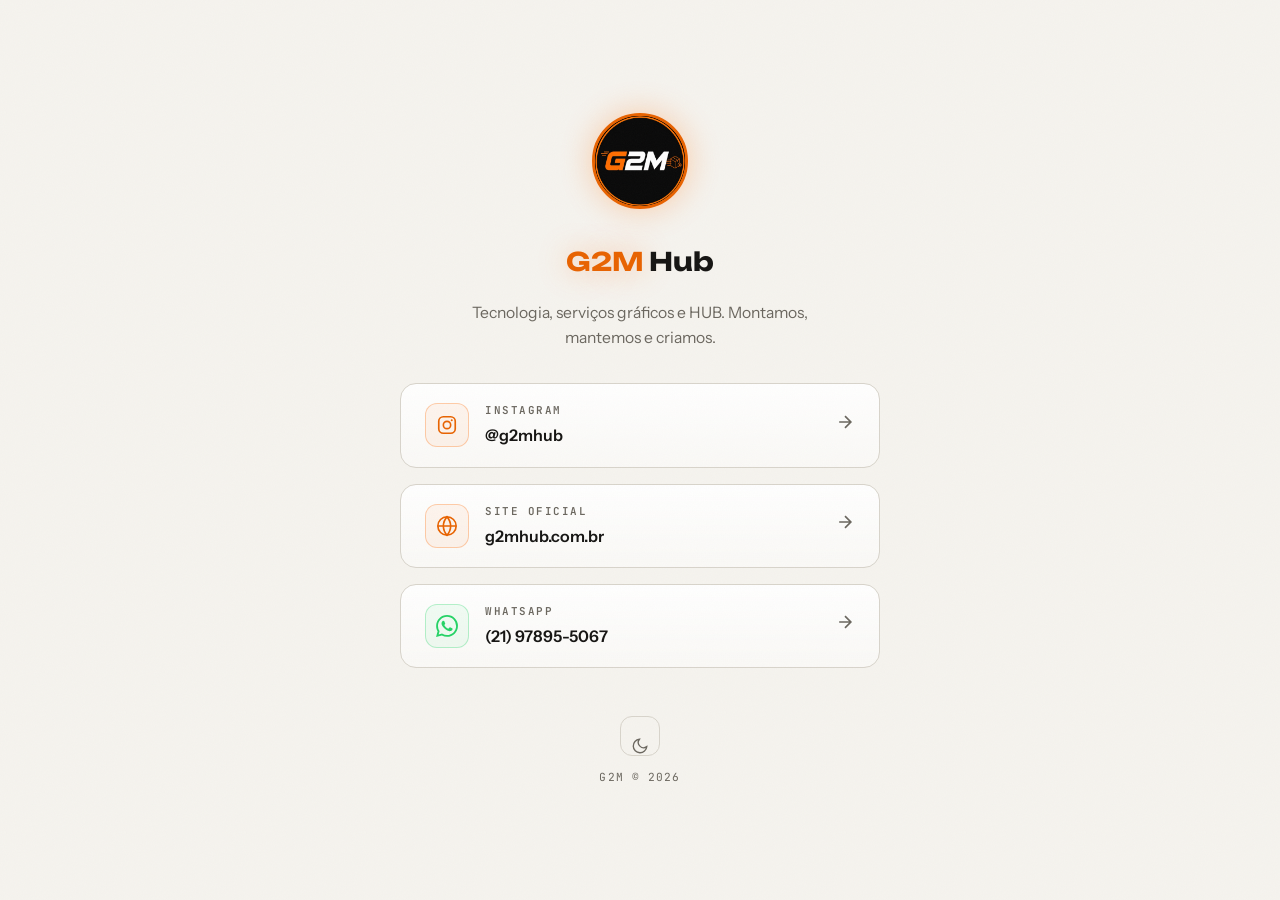
==== lktree.html @ 564d8822 "Add files via upload" ====
<!DOCTYPE html>
<html lang="pt-BR">

<head>
  <meta charset="UTF-8">
  <meta name="viewport" content="width=device-width, initial-scale=1.0">
  <meta name="theme-color" content="#0B0B0C">
  <script>
    (function () {
      var t = localStorage.getItem('theme');
      if (!t) t = window.matchMedia('(prefers-color-scheme: light)').matches ? 'light' : 'dark';
      document.documentElement.dataset.theme = t;
      var mc = document.querySelector('meta[name="theme-color"]');
      if (mc) mc.setAttribute('content', t === 'light' ? '#F5F3EE' : '#0B0B0C');
    })();
  </script>
  <title>G2M — Links</title>
  <meta name="description" content="Links oficiais da G2M: Instagram, site e WhatsApp.">
  <meta property="og:type" content="website">
  <meta property="og:locale" content="pt_BR">
  <meta property="og:site_name" content="G2M">
  <meta property="og:title" content="G2M — Links">
  <meta property="og:description" content="Links oficiais da G2M: Instagram, site e WhatsApp.">
  <meta property="og:image" content="https://g2mhub.com.br/imagens/logo-g2m.png">
  <meta property="og:image:type" content="image/png">
  <meta property="og:url" content="https://g2mhub.com.br/lktree.html">
  <link rel="icon" type="image/png" href="imagens/logo-g2m.png">
  <link rel="preconnect" href="https://fonts.googleapis.com">
  <link rel="preconnect" href="https://fonts.gstatic.com" crossorigin>
  <link
    href="https://fonts.googleapis.com/css2?family=Unbounded:wght@400;600;700;800&family=Instrument+Sans:wght@400;500;600&family=JetBrains+Mono:wght@400;500;700&display=swap"
    rel="stylesheet">
  <style>
    :root {
      --bg: #0B0B0C;
      --surface: #141417;
      --surface-2: #1B1B1F;
      --line: #26262B;
      --ink: #F3F0EA;
      --ink-dim: #A3A09A;
      --signal: #FF6A00;
      --signal-soft: #FF9A52;
      --signal-ink: #0B0B0C;
      --wa: #25D366;
      --glass-bg: rgba(20, 20, 23, .55);
      --card-top: rgba(27, 27, 31, .6);
      --card-bottom: rgba(20, 20, 23, .2);
      --radius: 16px;
      --font-display: 'Unbounded', sans-serif;
      --font-body: 'Instrument Sans', sans-serif;
      --font-mono: 'JetBrains Mono', monospace;
      --ease: cubic-bezier(.22, .61, .36, 1);
      --container: min(480px, calc(100% - 32px));
      color-scheme: dark;
    }

    html[data-theme="light"] {
      --bg: #F5F3EE;
      --surface: #FFFFFF;
      --surface-2: #EBE8E1;
      --line: #D8D4CB;
      --ink: #161513;
      --ink-dim: #6B675F;
      --signal: #E86300;
      --signal-soft: #C85500;
      --signal-ink: #FFFFFF;
      --glass-bg: rgba(255, 255, 255, .65);
      --card-top: rgba(255, 255, 255, .95);
      --card-bottom: rgba(255, 255, 255, .45);
      color-scheme: light;
    }

    @media (prefers-color-scheme: light) {
      :root:not([data-theme]) {
        --bg: #F5F3EE;
        --surface: #FFFFFF;
        --surface-2: #EBE8E1;
        --line: #D8D4CB;
        --ink: #161513;
        --ink-dim: #6B675F;
        --signal: #E86300;
        --signal-soft: #C85500;
        --signal-ink: #FFFFFF;
        --glass-bg: rgba(255, 255, 255, .65);
        --card-top: rgba(255, 255, 255, .95);
        --card-bottom: rgba(255, 255, 255, .45);
        color-scheme: light;
      }
    }

    * {
      margin: 0;
      padding: 0;
      box-sizing: border-box;
    }

    body {
      background: var(--bg);
      color: var(--ink);
      font-family: var(--font-body);
      line-height: 1.65;
      overflow-x: hidden;
      -webkit-font-smoothing: antialiased;
      min-height: 100svh;
      display: flex;
      flex-direction: column;
      align-items: center;
      justify-content: center;
      padding: 48px 0;
    }

    body::after {
      content: "";
      position: fixed;
      inset: 0;
      z-index: 1200;
      pointer-events: none;
      opacity: .045;
      background-image: url("data:image/svg+xml,%3Csvg xmlns='http://www.w3.org/2000/svg' width='120' height='120'%3E%3Cfilter id='n'%3E%3CfeTurbulence type='fractalNoise' baseFrequency='0.9' numOctaves='2'/%3E%3C/filter%3E%3Crect width='120' height='120' filter='url(%23n)' opacity='0.6'/%3E%3C/svg%3E");
    }

    ::selection {
      background: var(--signal);
      color: var(--signal-ink);
    }

    a {
      color: inherit;
      text-decoration: none;
    }

    :focus-visible {
      outline: 2px solid var(--signal);
      outline-offset: 3px;
      border-radius: 4px;
    }

    .container {
      width: var(--container);
      margin-inline: auto;
    }

    .lktree {
      display: flex;
      flex-direction: column;
      align-items: center;
      gap: 32px;
      position: relative;
      z-index: 1;
    }

    .lktree-avatar {
      width: 96px;
      height: 96px;
      border-radius: 50%;
      object-fit: contain;
      background: #000;
      box-shadow: 0 0 32px rgba(255, 106, 0, .3);
      border: 3px solid var(--signal);
      transition: transform .3s var(--ease), box-shadow .3s var(--ease);
    }

    .lktree-avatar:hover {
      transform: scale(1.08);
      box-shadow: 0 0 44px rgba(255, 106, 0, .5);
    }

    .lktree-name {
      font-family: var(--font-display);
      font-weight: 700;
      font-size: 1.6rem;
      text-align: center;
      letter-spacing: -.01em;
    }

    .lktree-name .h-accent {
      color: var(--signal);
      text-shadow: 0 0 30px rgba(255, 106, 0, .35);
    }

    .lktree-desc {
      color: var(--ink-dim);
      font-size: .98rem;
      text-align: center;
      max-width: 360px;
      margin-top: -16px;
    }

    .lktree-links {
      display: flex;
      flex-direction: column;
      gap: 16px;
      width: 100%;
    }

    .lktree-link {
      position: relative;
      display: flex;
      align-items: center;
      gap: 16px;
      padding: 18px 24px;
      border: 1px solid var(--line);
      border-radius: var(--radius);
      background: linear-gradient(180deg, var(--card-top), var(--card-bottom));
      font-weight: 600;
      font-size: 1rem;
      transition: transform .3s var(--ease), border-color .3s, box-shadow .3s;
      overflow: hidden;
    }

    .lktree-link::before {
      content: "";
      position: absolute;
      top: 0;
      left: 0;
      right: 0;
      height: 1px;
      background: linear-gradient(90deg, var(--signal), transparent 60%);
      opacity: 0;
      transition: opacity .3s;
    }

    .lktree-link:hover {
      transform: translateY(-4px);
      border-color: rgba(255, 106, 0, .45);
      box-shadow: 0 16px 48px rgba(0, 0, 0, .35);
    }

    .lktree-link:hover::before {
      opacity: 1;
    }

    .lktree-link-icon {
      width: 44px;
      height: 44px;
      border: 1px solid rgba(255, 106, 0, .3);
      border-radius: 12px;
      display: grid;
      place-items: center;
      color: var(--signal);
      flex-shrink: 0;
      background: rgba(255, 106, 0, .06);
      transition: background .3s, border-color .3s;
    }

    .lktree-link:hover .lktree-link-icon {
      background: rgba(255, 106, 0, .12);
      border-color: var(--signal);
    }

    .lktree-link-icon svg {
      width: 22px;
      height: 22px;
    }

    .lktree-link-content {
      display: flex;
      flex-direction: column;
      gap: 2px;
    }

    .lktree-link-label {
      font-family: var(--font-mono);
      font-size: .68rem;
      letter-spacing: .14em;
      text-transform: uppercase;
      color: var(--ink-dim);
    }

    .lktree-link-text {
      color: var(--ink);
      font-weight: 600;
    }

    .lktree-link-arrow {
      margin-left: auto;
      color: var(--ink-dim);
      transition: color .3s, transform .3s var(--ease);
    }

    .lktree-link:hover .lktree-link-arrow {
      color: var(--signal);
      transform: translateX(4px);
    }

    .lktree-footer {
      margin-top: 16px;
      text-align: center;
    }

    .theme-btn {
      display: inline-grid;
      place-items: center;
      width: 40px;
      height: 40px;
      border: 1px solid var(--line);
      border-radius: 12px;
      background: transparent;
      color: var(--ink-dim);
      cursor: pointer;
      transition: color .25s, border-color .25s, transform .25s var(--ease);
    }

    .theme-btn svg {
      width: 18px;
      height: 18px;
      transition: opacity .3s, transform .3s var(--ease);
    }

    .theme-btn .icon-moon {
      opacity: 0;
      transform: rotate(-90deg) scale(.7);
    }

    html[data-theme="light"] .theme-btn .icon-sun {
      opacity: 0;
      transform: rotate(90deg) scale(.7);
    }

    html[data-theme="light"] .theme-btn .icon-moon {
      opacity: 1;
      transform: none;
    }

    .theme-btn:hover {
      color: var(--signal);
      border-color: var(--signal);
      transform: translateY(-2px);
    }

    .lktree-powered {
      font-family: var(--font-mono);
      font-size: .7rem;
      letter-spacing: .1em;
      color: var(--ink-dim);
      margin-top: 12px;
    }

    .lktree-powered a {
      color: var(--signal-soft);
      transition: color .2s;
    }

    .lktree-powered a:hover {
      color: var(--signal);
    }

    .reveal {
      opacity: 0;
      transform: translateY(22px);
      transition: opacity .7s var(--ease), transform .7s var(--ease);
      transition-delay: var(--d, 0s);
    }

    .reveal.in {
      opacity: 1;
      transform: none;
    }

    @media(max-width:560px) {
      body {
        padding: 36px 0;
      }

      .lktree-avatar {
        width: 80px;
        height: 80px;
      }

      .lktree-name {
        font-size: 1.35rem;
      }

      .lktree-link {
        padding: 16px 20px;
      }

      .lktree-link-icon {
        width: 40px;
        height: 40px;
      }

      .lktree-link-icon svg {
        width: 20px;
        height: 20px;
      }
    }

    @media(prefers-reduced-motion:reduce) {
      *,
      *::before,
      *::after {
        animation-duration: .01ms !important;
        animation-iteration-count: 1 !important;
        transition-duration: .01ms !important;
        scroll-behavior: auto !important;
      }

      .reveal {
        opacity: 1;
        transform: none;
      }
    }
  </style>
</head>

<body>
  <main class="container">
    <div class="lktree">
      <img class="lktree-avatar reveal" src="imagens/logo-g2m.png" alt="G2M" loading="lazy">

      <h1 class="lktree-name reveal" style="--d:.08s">
        <span class="h-accent">G2M</span> Hub
      </h1>

      <p class="lktree-desc reveal" style="--d:.14s">
        Tecnologia, serviços gráficos e HUB. Montamos, mantemos e criamos.
      </p>

      <div class="lktree-links">
        <a class="lktree-link reveal" href="https://www.instagram.com/g2mhub/" target="_blank" rel="noopener"
          style="--d:.2s">
          <span class="lktree-link-icon" aria-hidden="true">
            <svg viewBox="0 0 24 24" fill="none" stroke="currentColor" stroke-width="1.8">
              <rect x="3" y="3" width="18" height="18" rx="5" />
              <circle cx="12" cy="12" r="4" />
              <circle cx="17.2" cy="6.8" r="1.1" fill="currentColor" stroke="none" />
            </svg>
          </span>
          <span class="lktree-link-content">
            <span class="lktree-link-label">Instagram</span>
            <span class="lktree-link-text">@g2mhub</span>
          </span>
          <span class="lktree-link-arrow" aria-hidden="true">
            <svg viewBox="0 0 24 24" fill="none" stroke="currentColor" stroke-width="2" width="20" height="20">
              <path d="M5 12h14M12 5l7 7-7 7" />
            </svg>
          </span>
        </a>

        <a class="lktree-link reveal" href="https://g2mhub.com.br/" target="_blank" rel="noopener" style="--d:.28s">
          <span class="lktree-link-icon" aria-hidden="true">
            <svg viewBox="0 0 24 24" fill="none" stroke="currentColor" stroke-width="1.8">
              <circle cx="12" cy="12" r="10" />
              <path d="M2 12h20M12 2a15.3 15.3 0 014 10 15.3 15.3 0 01-4 10 15.3 15.3 0 01-4-10 15.3 15.3 0 014-10z" />
            </svg>
          </span>
          <span class="lktree-link-content">
            <span class="lktree-link-label">Site oficial</span>
            <span class="lktree-link-text">g2mhub.com.br</span>
          </span>
          <span class="lktree-link-arrow" aria-hidden="true">
            <svg viewBox="0 0 24 24" fill="none" stroke="currentColor" stroke-width="2" width="20" height="20">
              <path d="M5 12h14M12 5l7 7-7 7" />
            </svg>
          </span>
        </a>

        <a class="lktree-link reveal" href="https://wa.me/5521978955067" target="_blank" rel="noopener" style="--d:.36s">
          <span class="lktree-link-icon" aria-hidden="true" style="color: var(--wa); border-color: rgba(37, 211, 102, .3); background: rgba(37, 211, 102, .06);">
            <svg viewBox="0 0 24 24" fill="currentColor">
              <path
                d="M17.472 14.382c-.297-.149-1.758-.867-2.03-.967-.273-.099-.471-.148-.67.15-.197.297-.767.966-.94 1.164-.173.199-.347.223-.644.075-.297-.15-1.255-.463-2.39-1.475-.883-.788-1.48-1.761-1.653-2.059-.173-.297-.018-.458.13-.606.134-.133.298-.347.446-.52.149-.174.198-.298.298-.497.099-.198.05-.371-.025-.52-.075-.149-.669-1.612-.916-2.207-.242-.579-.487-.5-.669-.51-.173-.008-.371-.01-.57-.01-.198 0-.52.074-.792.372-.272.297-1.04 1.016-1.04 2.479 0 1.462 1.065 2.875 1.213 3.074.149.198 2.096 3.2 5.077 4.487.709.306 1.262.489 1.694.625.712.227 1.36.195 1.871.118.571-.085 1.758-.719 2.006-1.413.248-.694.248-1.289.173-1.413-.074-.124-.272-.198-.57-.347m-5.421 7.403h-.004a9.87 9.87 0 01-5.031-1.378l-.361-.214-3.741.982.998-3.648-.235-.374a9.86 9.86 0 01-1.51-5.26c.001-5.45 4.436-9.884 9.888-9.884 2.64 0 5.122 1.03 6.988 2.898a9.825 9.825 0 012.893 6.994c-.003 5.45-4.437 9.884-9.885 9.884m8.413-18.297A11.815 11.815 0 0012.05 0C5.495 0 .16 5.335.157 11.892c0 2.096.547 4.142 1.588 5.945L.057 24l6.305-1.654a11.882 11.882 0 005.683 1.448h.005c6.554 0 11.89-5.335 11.893-11.893a11.821 11.821 0 00-3.48-8.413z" />
            </svg>
          </span>
          <span class="lktree-link-content">
            <span class="lktree-link-label">WhatsApp</span>
            <span class="lktree-link-text">(21) 97895-5067</span>
          </span>
          <span class="lktree-link-arrow" aria-hidden="true">
            <svg viewBox="0 0 24 24" fill="none" stroke="currentColor" stroke-width="2" width="20" height="20">
              <path d="M5 12h14M12 5l7 7-7 7" />
            </svg>
          </span>
        </a>
      </div>

      <div class="lktree-footer reveal" style="--d:.44s">
        <button class="theme-btn" id="themeBtn" type="button" aria-label="Alternar tema claro/escuro"
          aria-pressed="false">
          <svg class="icon-sun" viewBox="0 0 24 24" fill="none" stroke="currentColor" stroke-width="1.8"
            aria-hidden="true">
            <circle cx="12" cy="12" r="4" />
            <path d="M12 2v2M12 20v2M2 12h2M20 12h2M4.9 4.9l1.4 1.4M17.7 17.7l1.4 1.4M19.1 4.9l-1.4 1.4M6.3 17.7l-1.4 1.4" />
          </svg>
          <svg class="icon-moon" viewBox="0 0 24 24" fill="none" stroke="currentColor" stroke-width="1.8"
            aria-hidden="true">
            <path d="M21 12.8A9 9 0 1 1 11.2 3a7 7 0 0 0 9.8 9.8z" />
          </svg>
        </button>
        <p class="lktree-powered">G2M &copy; <span id="year"></span></p>
      </div>
    </div>
  </main>

  <script>
    const rootEl = document.documentElement;
    const themeBtn = document.getElementById('themeBtn');
    const themeColor = document.querySelector('meta[name="theme-color"]');
    const syncTheme = theme => {
      rootEl.dataset.theme = theme;
      themeBtn.setAttribute('aria-pressed', String(theme === 'light'));
      if (themeColor) themeColor.setAttribute('content', theme === 'light' ? '#F5F3EE' : '#0B0B0C');
    };
    themeBtn.addEventListener('click', () => {
      const next = rootEl.dataset.theme === 'light' ? 'dark' : 'light';
      syncTheme(next);
      localStorage.setItem('theme', next);
    });
    syncTheme(rootEl.dataset.theme);
    if (!localStorage.getItem('theme')) {
      const themeMq = window.matchMedia('(prefers-color-scheme: light)');
      const onThemeChange = e => syncTheme(e.matches ? 'light' : 'dark');
      if (themeMq.addEventListener) themeMq.addEventListener('change', onThemeChange);
      else if (themeMq.addListener) themeMq.addListener(onThemeChange);
    }

    if ('IntersectionObserver' in window) {
      const io = new IntersectionObserver(entries => entries.forEach(e => {
        if (e.isIntersecting) { e.target.classList.add('in'); io.unobserve(e.target); }
      }), { threshold: .12, rootMargin: '0px 0px -40px' });
      document.querySelectorAll('.reveal').forEach(el => io.observe(el));
    } else {
      document.querySelectorAll('.reveal').forEach(el => el.classList.add('in'));
    }

    document.getElementById('year').textContent = new Date().getFullYear();
  </script>
</body>

</html>
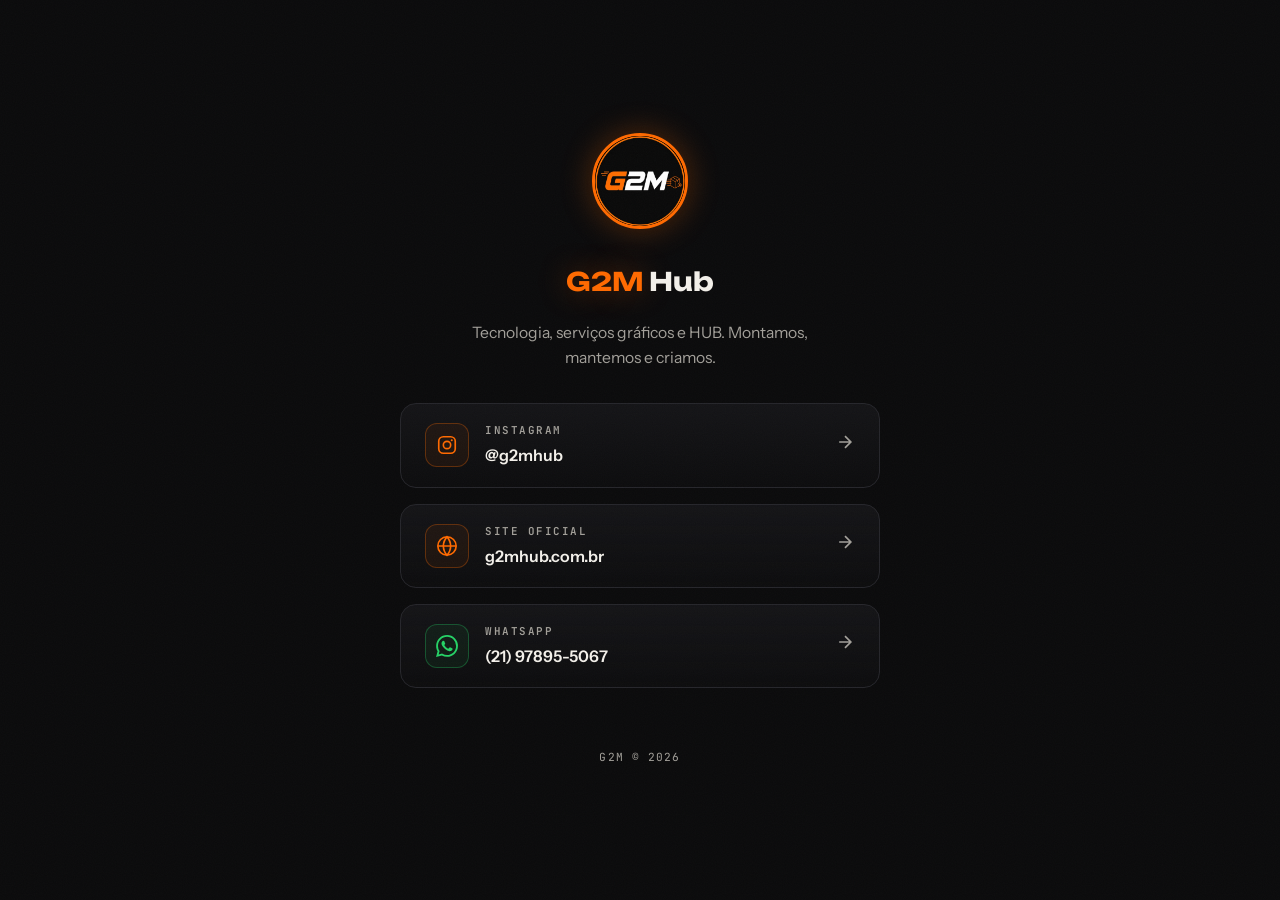
==== commit 95d5fcba: "Add files via upload" ====
--- a/lktree.html
+++ b/lktree.html
@@ -5,15 +5,6 @@
   <meta charset="UTF-8">
   <meta name="viewport" content="width=device-width, initial-scale=1.0">
   <meta name="theme-color" content="#0B0B0C">
-  <script>
-    (function () {
-      var t = localStorage.getItem('theme');
-      if (!t) t = window.matchMedia('(prefers-color-scheme: light)').matches ? 'light' : 'dark';
-      document.documentElement.dataset.theme = t;
-      var mc = document.querySelector('meta[name="theme-color"]');
-      if (mc) mc.setAttribute('content', t === 'light' ? '#F5F3EE' : '#0B0B0C');
-    })();
-  </script>
   <title>G2M — Links</title>
   <meta name="description" content="Links oficiais da G2M: Instagram, site e WhatsApp.">
   <meta property="og:type" content="website">
@@ -54,40 +45,6 @@
       color-scheme: dark;
     }
 
-    html[data-theme="light"] {
-      --bg: #F5F3EE;
-      --surface: #FFFFFF;
-      --surface-2: #EBE8E1;
-      --line: #D8D4CB;
-      --ink: #161513;
-      --ink-dim: #6B675F;
-      --signal: #E86300;
-      --signal-soft: #C85500;
-      --signal-ink: #FFFFFF;
-      --glass-bg: rgba(255, 255, 255, .65);
-      --card-top: rgba(255, 255, 255, .95);
-      --card-bottom: rgba(255, 255, 255, .45);
-      color-scheme: light;
-    }
-
-    @media (prefers-color-scheme: light) {
-      :root:not([data-theme]) {
-        --bg: #F5F3EE;
-        --surface: #FFFFFF;
-        --surface-2: #EBE8E1;
-        --line: #D8D4CB;
-        --ink: #161513;
-        --ink-dim: #6B675F;
-        --signal: #E86300;
-        --signal-soft: #C85500;
-        --signal-ink: #FFFFFF;
-        --glass-bg: rgba(255, 255, 255, .65);
-        --card-top: rgba(255, 255, 255, .95);
-        --card-bottom: rgba(255, 255, 255, .45);
-        color-scheme: light;
-      }
-    }
-
     * {
       margin: 0;
       padding: 0;
@@ -288,46 +245,6 @@
       text-align: center;
     }
 
-    .theme-btn {
-      display: inline-grid;
-      place-items: center;
-      width: 40px;
-      height: 40px;
-      border: 1px solid var(--line);
-      border-radius: 12px;
-      background: transparent;
-      color: var(--ink-dim);
-      cursor: pointer;
-      transition: color .25s, border-color .25s, transform .25s var(--ease);
-    }
-
-    .theme-btn svg {
-      width: 18px;
-      height: 18px;
-      transition: opacity .3s, transform .3s var(--ease);
-    }
-
-    .theme-btn .icon-moon {
-      opacity: 0;
-      transform: rotate(-90deg) scale(.7);
-    }
-
-    html[data-theme="light"] .theme-btn .icon-sun {
-      opacity: 0;
-      transform: rotate(90deg) scale(.7);
-    }
-
-    html[data-theme="light"] .theme-btn .icon-moon {
-      opacity: 1;
-      transform: none;
-    }
-
-    .theme-btn:hover {
-      color: var(--signal);
-      border-color: var(--signal);
-      transform: translateY(-2px);
-    }
-
     .lktree-powered {
       font-family: var(--font-mono);
       font-size: .7rem;
@@ -476,45 +393,12 @@
       </div>
 
       <div class="lktree-footer reveal" style="--d:.44s">
-        <button class="theme-btn" id="themeBtn" type="button" aria-label="Alternar tema claro/escuro"
-          aria-pressed="false">
-          <svg class="icon-sun" viewBox="0 0 24 24" fill="none" stroke="currentColor" stroke-width="1.8"
-            aria-hidden="true">
-            <circle cx="12" cy="12" r="4" />
-            <path d="M12 2v2M12 20v2M2 12h2M20 12h2M4.9 4.9l1.4 1.4M17.7 17.7l1.4 1.4M19.1 4.9l-1.4 1.4M6.3 17.7l-1.4 1.4" />
-          </svg>
-          <svg class="icon-moon" viewBox="0 0 24 24" fill="none" stroke="currentColor" stroke-width="1.8"
-            aria-hidden="true">
-            <path d="M21 12.8A9 9 0 1 1 11.2 3a7 7 0 0 0 9.8 9.8z" />
-          </svg>
-        </button>
         <p class="lktree-powered">G2M &copy; <span id="year"></span></p>
       </div>
     </div>
   </main>
 
   <script>
-    const rootEl = document.documentElement;
-    const themeBtn = document.getElementById('themeBtn');
-    const themeColor = document.querySelector('meta[name="theme-color"]');
-    const syncTheme = theme => {
-      rootEl.dataset.theme = theme;
-      themeBtn.setAttribute('aria-pressed', String(theme === 'light'));
-      if (themeColor) themeColor.setAttribute('content', theme === 'light' ? '#F5F3EE' : '#0B0B0C');
-    };
-    themeBtn.addEventListener('click', () => {
-      const next = rootEl.dataset.theme === 'light' ? 'dark' : 'light';
-      syncTheme(next);
-      localStorage.setItem('theme', next);
-    });
-    syncTheme(rootEl.dataset.theme);
-    if (!localStorage.getItem('theme')) {
-      const themeMq = window.matchMedia('(prefers-color-scheme: light)');
-      const onThemeChange = e => syncTheme(e.matches ? 'light' : 'dark');
-      if (themeMq.addEventListener) themeMq.addEventListener('change', onThemeChange);
-      else if (themeMq.addListener) themeMq.addListener(onThemeChange);
-    }
-
     if ('IntersectionObserver' in window) {
       const io = new IntersectionObserver(entries => entries.forEach(e => {
         if (e.isIntersecting) { e.target.classList.add('in'); io.unobserve(e.target); }
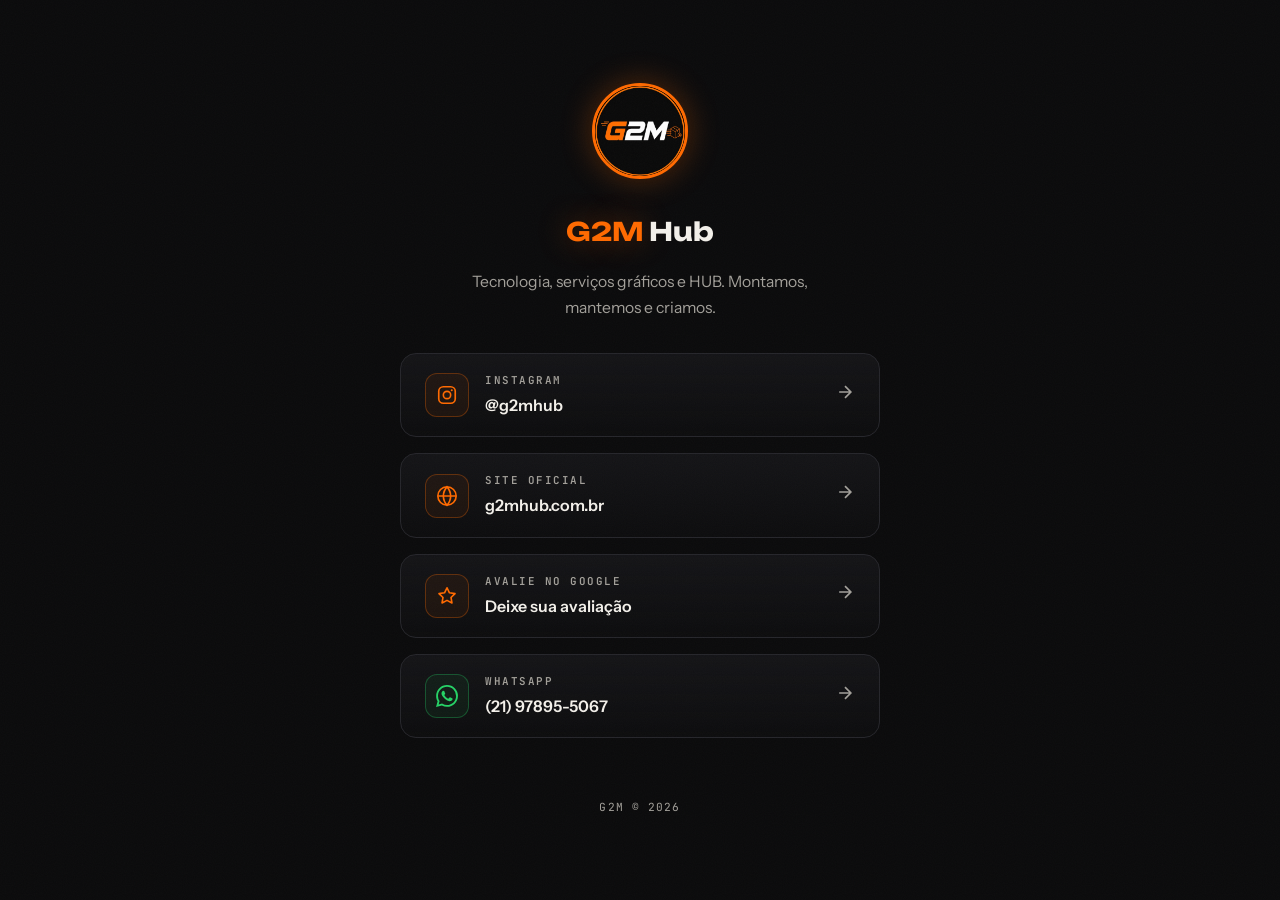
==== commit 48e21bf9: "Add files via upload" ====
--- a/lktree.html
+++ b/lktree.html
@@ -6,12 +6,12 @@
   <meta name="viewport" content="width=device-width, initial-scale=1.0">
   <meta name="theme-color" content="#0B0B0C">
   <title>G2M — Links</title>
-  <meta name="description" content="Links oficiais da G2M: Instagram, site e WhatsApp.">
+  <meta name="description" content="Links oficiais da G2M: Instagram, site, avaliação no Google e WhatsApp.">
   <meta property="og:type" content="website">
   <meta property="og:locale" content="pt_BR">
   <meta property="og:site_name" content="G2M">
   <meta property="og:title" content="G2M — Links">
-  <meta property="og:description" content="Links oficiais da G2M: Instagram, site e WhatsApp.">
+  <meta property="og:description" content="Links oficiais da G2M: Instagram, site, avaliação no Google e WhatsApp.">
   <meta property="og:image" content="https://g2mhub.com.br/imagens/logo-g2m.png">
   <meta property="og:image:type" content="image/png">
   <meta property="og:url" content="https://g2mhub.com.br/lktree.html">
@@ -21,304 +21,7 @@
   <link
     href="https://fonts.googleapis.com/css2?family=Unbounded:wght@400;600;700;800&family=Instrument+Sans:wght@400;500;600&family=JetBrains+Mono:wght@400;500;700&display=swap"
     rel="stylesheet">
-  <style>
-    :root {
-      --bg: #0B0B0C;
-      --surface: #141417;
-      --surface-2: #1B1B1F;
-      --line: #26262B;
-      --ink: #F3F0EA;
-      --ink-dim: #A3A09A;
-      --signal: #FF6A00;
-      --signal-soft: #FF9A52;
-      --signal-ink: #0B0B0C;
-      --wa: #25D366;
-      --glass-bg: rgba(20, 20, 23, .55);
-      --card-top: rgba(27, 27, 31, .6);
-      --card-bottom: rgba(20, 20, 23, .2);
-      --radius: 16px;
-      --font-display: 'Unbounded', sans-serif;
-      --font-body: 'Instrument Sans', sans-serif;
-      --font-mono: 'JetBrains Mono', monospace;
-      --ease: cubic-bezier(.22, .61, .36, 1);
-      --container: min(480px, calc(100% - 32px));
-      color-scheme: dark;
-    }
-
-    * {
-      margin: 0;
-      padding: 0;
-      box-sizing: border-box;
-    }
-
-    body {
-      background: var(--bg);
-      color: var(--ink);
-      font-family: var(--font-body);
-      line-height: 1.65;
-      overflow-x: hidden;
-      -webkit-font-smoothing: antialiased;
-      min-height: 100svh;
-      display: flex;
-      flex-direction: column;
-      align-items: center;
-      justify-content: center;
-      padding: 48px 0;
-    }
-
-    body::after {
-      content: "";
-      position: fixed;
-      inset: 0;
-      z-index: 1200;
-      pointer-events: none;
-      opacity: .045;
-      background-image: url("data:image/svg+xml,%3Csvg xmlns='http://www.w3.org/2000/svg' width='120' height='120'%3E%3Cfilter id='n'%3E%3CfeTurbulence type='fractalNoise' baseFrequency='0.9' numOctaves='2'/%3E%3C/filter%3E%3Crect width='120' height='120' filter='url(%23n)' opacity='0.6'/%3E%3C/svg%3E");
-    }
-
-    ::selection {
-      background: var(--signal);
-      color: var(--signal-ink);
-    }
-
-    a {
-      color: inherit;
-      text-decoration: none;
-    }
-
-    :focus-visible {
-      outline: 2px solid var(--signal);
-      outline-offset: 3px;
-      border-radius: 4px;
-    }
-
-    .container {
-      width: var(--container);
-      margin-inline: auto;
-    }
-
-    .lktree {
-      display: flex;
-      flex-direction: column;
-      align-items: center;
-      gap: 32px;
-      position: relative;
-      z-index: 1;
-    }
-
-    .lktree-avatar {
-      width: 96px;
-      height: 96px;
-      border-radius: 50%;
-      object-fit: contain;
-      background: #000;
-      box-shadow: 0 0 32px rgba(255, 106, 0, .3);
-      border: 3px solid var(--signal);
-      transition: transform .3s var(--ease), box-shadow .3s var(--ease);
-    }
-
-    .lktree-avatar:hover {
-      transform: scale(1.08);
-      box-shadow: 0 0 44px rgba(255, 106, 0, .5);
-    }
-
-    .lktree-name {
-      font-family: var(--font-display);
-      font-weight: 700;
-      font-size: 1.6rem;
-      text-align: center;
-      letter-spacing: -.01em;
-    }
-
-    .lktree-name .h-accent {
-      color: var(--signal);
-      text-shadow: 0 0 30px rgba(255, 106, 0, .35);
-    }
-
-    .lktree-desc {
-      color: var(--ink-dim);
-      font-size: .98rem;
-      text-align: center;
-      max-width: 360px;
-      margin-top: -16px;
-    }
-
-    .lktree-links {
-      display: flex;
-      flex-direction: column;
-      gap: 16px;
-      width: 100%;
-    }
-
-    .lktree-link {
-      position: relative;
-      display: flex;
-      align-items: center;
-      gap: 16px;
-      padding: 18px 24px;
-      border: 1px solid var(--line);
-      border-radius: var(--radius);
-      background: linear-gradient(180deg, var(--card-top), var(--card-bottom));
-      font-weight: 600;
-      font-size: 1rem;
-      transition: transform .3s var(--ease), border-color .3s, box-shadow .3s;
-      overflow: hidden;
-    }
-
-    .lktree-link::before {
-      content: "";
-      position: absolute;
-      top: 0;
-      left: 0;
-      right: 0;
-      height: 1px;
-      background: linear-gradient(90deg, var(--signal), transparent 60%);
-      opacity: 0;
-      transition: opacity .3s;
-    }
-
-    .lktree-link:hover {
-      transform: translateY(-4px);
-      border-color: rgba(255, 106, 0, .45);
-      box-shadow: 0 16px 48px rgba(0, 0, 0, .35);
-    }
-
-    .lktree-link:hover::before {
-      opacity: 1;
-    }
-
-    .lktree-link-icon {
-      width: 44px;
-      height: 44px;
-      border: 1px solid rgba(255, 106, 0, .3);
-      border-radius: 12px;
-      display: grid;
-      place-items: center;
-      color: var(--signal);
-      flex-shrink: 0;
-      background: rgba(255, 106, 0, .06);
-      transition: background .3s, border-color .3s;
-    }
-
-    .lktree-link:hover .lktree-link-icon {
-      background: rgba(255, 106, 0, .12);
-      border-color: var(--signal);
-    }
-
-    .lktree-link-icon svg {
-      width: 22px;
-      height: 22px;
-    }
-
-    .lktree-link-content {
-      display: flex;
-      flex-direction: column;
-      gap: 2px;
-    }
-
-    .lktree-link-label {
-      font-family: var(--font-mono);
-      font-size: .68rem;
-      letter-spacing: .14em;
-      text-transform: uppercase;
-      color: var(--ink-dim);
-    }
-
-    .lktree-link-text {
-      color: var(--ink);
-      font-weight: 600;
-    }
-
-    .lktree-link-arrow {
-      margin-left: auto;
-      color: var(--ink-dim);
-      transition: color .3s, transform .3s var(--ease);
-    }
-
-    .lktree-link:hover .lktree-link-arrow {
-      color: var(--signal);
-      transform: translateX(4px);
-    }
-
-    .lktree-footer {
-      margin-top: 16px;
-      text-align: center;
-    }
-
-    .lktree-powered {
-      font-family: var(--font-mono);
-      font-size: .7rem;
-      letter-spacing: .1em;
-      color: var(--ink-dim);
-      margin-top: 12px;
-    }
-
-    .lktree-powered a {
-      color: var(--signal-soft);
-      transition: color .2s;
-    }
-
-    .lktree-powered a:hover {
-      color: var(--signal);
-    }
-
-    .reveal {
-      opacity: 0;
-      transform: translateY(22px);
-      transition: opacity .7s var(--ease), transform .7s var(--ease);
-      transition-delay: var(--d, 0s);
-    }
-
-    .reveal.in {
-      opacity: 1;
-      transform: none;
-    }
-
-    @media(max-width:560px) {
-      body {
-        padding: 36px 0;
-      }
-
-      .lktree-avatar {
-        width: 80px;
-        height: 80px;
-      }
-
-      .lktree-name {
-        font-size: 1.35rem;
-      }
-
-      .lktree-link {
-        padding: 16px 20px;
-      }
-
-      .lktree-link-icon {
-        width: 40px;
-        height: 40px;
-      }
-
-      .lktree-link-icon svg {
-        width: 20px;
-        height: 20px;
-      }
-    }
-
-    @media(prefers-reduced-motion:reduce) {
-      *,
-      *::before,
-      *::after {
-        animation-duration: .01ms !important;
-        animation-iteration-count: 1 !important;
-        transition-duration: .01ms !important;
-        scroll-behavior: auto !important;
-      }
-
-      .reveal {
-        opacity: 1;
-        transform: none;
-      }
-    }
-  </style>
+  <link rel="stylesheet" href="stylec.css">
 </head>
 
 <body>
@@ -326,17 +29,16 @@
     <div class="lktree">
       <img class="lktree-avatar reveal" src="imagens/logo-g2m.png" alt="G2M" loading="lazy">
 
-      <h1 class="lktree-name reveal" style="--d:.08s">
+      <h1 class="lktree-name reveal reveal-delay-08">
         <span class="h-accent">G2M</span> Hub
       </h1>
 
-      <p class="lktree-desc reveal" style="--d:.14s">
+      <p class="lktree-desc reveal reveal-delay-14">
         Tecnologia, serviços gráficos e HUB. Montamos, mantemos e criamos.
       </p>
 
       <div class="lktree-links">
-        <a class="lktree-link reveal" href="https://www.instagram.com/g2mhub/" target="_blank" rel="noopener"
-          style="--d:.2s">
+        <a class="lktree-link reveal reveal-delay-20" href="https://www.instagram.com/g2mhub/" target="_blank" rel="noopener">
           <span class="lktree-link-icon" aria-hidden="true">
             <svg viewBox="0 0 24 24" fill="none" stroke="currentColor" stroke-width="1.8">
               <rect x="3" y="3" width="18" height="18" rx="5" />
@@ -355,7 +57,7 @@
           </span>
         </a>
 
-        <a class="lktree-link reveal" href="https://g2mhub.com.br/" target="_blank" rel="noopener" style="--d:.28s">
+        <a class="lktree-link reveal reveal-delay-28" href="https://g2mhub.com.br/" target="_blank" rel="noopener">
           <span class="lktree-link-icon" aria-hidden="true">
             <svg viewBox="0 0 24 24" fill="none" stroke="currentColor" stroke-width="1.8">
               <circle cx="12" cy="12" r="10" />
@@ -373,8 +75,25 @@
           </span>
         </a>
 
-        <a class="lktree-link reveal" href="https://wa.me/5521978955067" target="_blank" rel="noopener" style="--d:.36s">
-          <span class="lktree-link-icon" aria-hidden="true" style="color: var(--wa); border-color: rgba(37, 211, 102, .3); background: rgba(37, 211, 102, .06);">
+        <a class="lktree-link reveal reveal-delay-36" href="https://g.page/r/CXOZIp-TIPeOEBM/review" target="_blank" rel="noopener">
+          <span class="lktree-link-icon" aria-hidden="true">
+            <svg viewBox="0 0 24 24" fill="none" stroke="currentColor" stroke-width="1.8" stroke-linecap="round" stroke-linejoin="round">
+              <path d="m12 3 2.7 5.47 6.03.88-4.36 4.25 1.03 6.01L12 16.77l-5.4 2.84 1.03-6.01-4.36-4.25 6.03-.88L12 3z" />
+            </svg>
+          </span>
+          <span class="lktree-link-content">
+            <span class="lktree-link-label">Avalie no Google</span>
+            <span class="lktree-link-text">Deixe sua avaliação</span>
+          </span>
+          <span class="lktree-link-arrow" aria-hidden="true">
+            <svg viewBox="0 0 24 24" fill="none" stroke="currentColor" stroke-width="2" width="20" height="20">
+              <path d="M5 12h14M12 5l7 7-7 7" />
+            </svg>
+          </span>
+        </a>
+
+        <a class="lktree-link reveal reveal-delay-44" href="https://wa.me/5521978955067" target="_blank" rel="noopener">
+          <span class="lktree-link-icon lktree-link-icon-whatsapp" aria-hidden="true">
             <svg viewBox="0 0 24 24" fill="currentColor">
               <path
                 d="M17.472 14.382c-.297-.149-1.758-.867-2.03-.967-.273-.099-.471-.148-.67.15-.197.297-.767.966-.94 1.164-.173.199-.347.223-.644.075-.297-.15-1.255-.463-2.39-1.475-.883-.788-1.48-1.761-1.653-2.059-.173-.297-.018-.458.13-.606.134-.133.298-.347.446-.52.149-.174.198-.298.298-.497.099-.198.05-.371-.025-.52-.075-.149-.669-1.612-.916-2.207-.242-.579-.487-.5-.669-.51-.173-.008-.371-.01-.57-.01-.198 0-.52.074-.792.372-.272.297-1.04 1.016-1.04 2.479 0 1.462 1.065 2.875 1.213 3.074.149.198 2.096 3.2 5.077 4.487.709.306 1.262.489 1.694.625.712.227 1.36.195 1.871.118.571-.085 1.758-.719 2.006-1.413.248-.694.248-1.289.173-1.413-.074-.124-.272-.198-.57-.347m-5.421 7.403h-.004a9.87 9.87 0 01-5.031-1.378l-.361-.214-3.741.982.998-3.648-.235-.374a9.86 9.86 0 01-1.51-5.26c.001-5.45 4.436-9.884 9.888-9.884 2.64 0 5.122 1.03 6.988 2.898a9.825 9.825 0 012.893 6.994c-.003 5.45-4.437 9.884-9.885 9.884m8.413-18.297A11.815 11.815 0 0012.05 0C5.495 0 .16 5.335.157 11.892c0 2.096.547 4.142 1.588 5.945L.057 24l6.305-1.654a11.882 11.882 0 005.683 1.448h.005c6.554 0 11.89-5.335 11.893-11.893a11.821 11.821 0 00-3.48-8.413z" />
@@ -392,7 +111,9 @@
         </a>
       </div>
 
-      <div class="lktree-footer reveal" style="--d:.44s">
+
+      
+      <div class="lktree-footer reveal reveal-delay-52">
         <p class="lktree-powered">G2M &copy; <span id="year"></span></p>
       </div>
     </div>
--- a/stylec.css
+++ b/stylec.css
@@ -0,0 +1,330 @@
+:root {
+      --bg: #0B0B0C;
+      --surface: #141417;
+      --surface-2: #1B1B1F;
+      --line: #26262B;
+      --ink: #F3F0EA;
+      --ink-dim: #A3A09A;
+      --signal: #FF6A00;
+      --signal-soft: #FF9A52;
+      --signal-ink: #0B0B0C;
+      --wa: #25D366;
+      --glass-bg: rgba(20, 20, 23, .55);
+      --card-top: rgba(27, 27, 31, .6);
+      --card-bottom: rgba(20, 20, 23, .2);
+      --radius: 16px;
+      --font-display: 'Unbounded', sans-serif;
+      --font-body: 'Instrument Sans', sans-serif;
+      --font-mono: 'JetBrains Mono', monospace;
+      --ease: cubic-bezier(.22, .61, .36, 1);
+      --container: min(480px, calc(100% - 32px));
+      color-scheme: dark;
+    }
+
+    * {
+      margin: 0;
+      padding: 0;
+      box-sizing: border-box;
+    }
+
+    body {
+      background: var(--bg);
+      color: var(--ink);
+      font-family: var(--font-body);
+      line-height: 1.65;
+      overflow-x: hidden;
+      -webkit-font-smoothing: antialiased;
+      min-height: 100svh;
+      display: flex;
+      flex-direction: column;
+      align-items: center;
+      justify-content: center;
+      padding: 48px 0;
+    }
+
+    body::after {
+      content: "";
+      position: fixed;
+      inset: 0;
+      z-index: 1200;
+      pointer-events: none;
+      opacity: .045;
+      background-image: url("data:image/svg+xml,%3Csvg xmlns='http://www.w3.org/2000/svg' width='120' height='120'%3E%3Cfilter id='n'%3E%3CfeTurbulence type='fractalNoise' baseFrequency='0.9' numOctaves='2'/%3E%3C/filter%3E%3Crect width='120' height='120' filter='url(%23n)' opacity='0.6'/%3E%3C/svg%3E");
+    }
+
+    ::selection {
+      background: var(--signal);
+      color: var(--signal-ink);
+    }
+
+    a {
+      color: inherit;
+      text-decoration: none;
+    }
+
+    :focus-visible {
+      outline: 2px solid var(--signal);
+      outline-offset: 3px;
+      border-radius: 4px;
+    }
+
+    .container {
+      width: var(--container);
+      margin-inline: auto;
+    }
+
+    .lktree {
+      display: flex;
+      flex-direction: column;
+      align-items: center;
+      gap: 32px;
+      position: relative;
+      z-index: 1;
+    }
+
+    .lktree-avatar {
+      width: 96px;
+      height: 96px;
+      border-radius: 50%;
+      object-fit: contain;
+      background: #000;
+      box-shadow: 0 0 32px rgba(255, 106, 0, .3);
+      border: 3px solid var(--signal);
+      transition: transform .3s var(--ease), box-shadow .3s var(--ease);
+    }
+
+    .lktree-avatar:hover {
+      transform: scale(1.08);
+      box-shadow: 0 0 44px rgba(255, 106, 0, .5);
+    }
+
+    .lktree-name {
+      font-family: var(--font-display);
+      font-weight: 700;
+      font-size: 1.6rem;
+      text-align: center;
+      letter-spacing: -.01em;
+    }
+
+    .lktree-name .h-accent {
+      color: var(--signal);
+      text-shadow: 0 0 30px rgba(255, 106, 0, .35);
+    }
+
+    .lktree-desc {
+      color: var(--ink-dim);
+      font-size: .98rem;
+      text-align: center;
+      max-width: 360px;
+      margin-top: -16px;
+    }
+
+    .lktree-links {
+      display: flex;
+      flex-direction: column;
+      gap: 16px;
+      width: 100%;
+    }
+
+    .lktree-link {
+      position: relative;
+      display: flex;
+      align-items: center;
+      gap: 16px;
+      padding: 18px 24px;
+      border: 1px solid var(--line);
+      border-radius: var(--radius);
+      background: linear-gradient(180deg, var(--card-top), var(--card-bottom));
+      font-weight: 600;
+      font-size: 1rem;
+      transition: transform .3s var(--ease), border-color .3s, box-shadow .3s;
+      overflow: hidden;
+    }
+
+    .lktree-link::before {
+      content: "";
+      position: absolute;
+      top: 0;
+      left: 0;
+      right: 0;
+      height: 1px;
+      background: linear-gradient(90deg, var(--signal), transparent 60%);
+      opacity: 0;
+      transition: opacity .3s;
+    }
+
+    .lktree-link:hover {
+      transform: translateY(-4px);
+      border-color: rgba(255, 106, 0, .45);
+      box-shadow: 0 16px 48px rgba(0, 0, 0, .35);
+    }
+
+    .lktree-link:hover::before {
+      opacity: 1;
+    }
+
+    .lktree-link-icon {
+      width: 44px;
+      height: 44px;
+      border: 1px solid rgba(255, 106, 0, .3);
+      border-radius: 12px;
+      display: grid;
+      place-items: center;
+      color: var(--signal);
+      flex-shrink: 0;
+      background: rgba(255, 106, 0, .06);
+      transition: background .3s, border-color .3s;
+    }
+
+    .lktree-link:hover .lktree-link-icon {
+      background: rgba(255, 106, 0, .12);
+      border-color: var(--signal);
+    }
+
+    .lktree-link-icon svg {
+      width: 22px;
+      height: 22px;
+    }
+
+    .lktree-link-content {
+      display: flex;
+      flex-direction: column;
+      gap: 2px;
+    }
+
+    .lktree-link-label {
+      font-family: var(--font-mono);
+      font-size: .68rem;
+      letter-spacing: .14em;
+      text-transform: uppercase;
+      color: var(--ink-dim);
+    }
+
+    .lktree-link-text {
+      color: var(--ink);
+      font-weight: 600;
+    }
+
+    .lktree-link-arrow {
+      margin-left: auto;
+      color: var(--ink-dim);
+      transition: color .3s, transform .3s var(--ease);
+    }
+
+    .lktree-link:hover .lktree-link-arrow {
+      color: var(--signal);
+      transform: translateX(4px);
+    }
+
+    .lktree-footer {
+      margin-top: 16px;
+      text-align: center;
+    }
+
+    .lktree-powered {
+      font-family: var(--font-mono);
+      font-size: .7rem;
+      letter-spacing: .1em;
+      color: var(--ink-dim);
+      margin-top: 12px;
+    }
+
+    .lktree-powered a {
+      color: var(--signal-soft);
+      transition: color .2s;
+    }
+
+    .lktree-powered a:hover {
+      color: var(--signal);
+    }
+
+    .reveal {
+      opacity: 0;
+      transform: translateY(22px);
+      transition: opacity .7s var(--ease), transform .7s var(--ease);
+      transition-delay: var(--d, 0s);
+    }
+
+    .reveal.in {
+      opacity: 1;
+      transform: none;
+    }
+
+    .reveal-delay-08 {
+      --d: .08s;
+    }
+
+    .reveal-delay-14 {
+      --d: .14s;
+    }
+
+    .reveal-delay-20 {
+      --d: .2s;
+    }
+
+    .reveal-delay-28 {
+      --d: .28s;
+    }
+
+    .reveal-delay-36 {
+      --d: .36s;
+    }
+
+    .reveal-delay-44 {
+      --d: .44s;
+    }
+
+    .reveal-delay-52 {
+      --d: .52s;
+    }
+
+    .lktree-link-icon-whatsapp {
+      color: var(--wa);
+      border-color: rgba(37, 211, 102, .3);
+      background: rgba(37, 211, 102, .06);
+    }
+
+    @media(max-width:560px) {
+      body {
+        padding: 36px 0;
+      }
+
+      .lktree-avatar {
+        width: 80px;
+        height: 80px;
+      }
+
+      .lktree-name {
+        font-size: 1.35rem;
+      }
+
+      .lktree-link {
+        padding: 16px 20px;
+      }
+
+      .lktree-link-icon {
+        width: 40px;
+        height: 40px;
+      }
+
+      .lktree-link-icon svg {
+        width: 20px;
+        height: 20px;
+      }
+    }
+
+    @media(prefers-reduced-motion:reduce) {
+      *,
+      *::before,
+      *::after {
+        animation-duration: .01ms !important;
+        animation-iteration-count: 1 !important;
+        transition-duration: .01ms !important;
+        scroll-behavior: auto !important;
+      }
+
+      .reveal {
+        opacity: 1;
+        transform: none;
+      }
+    }
